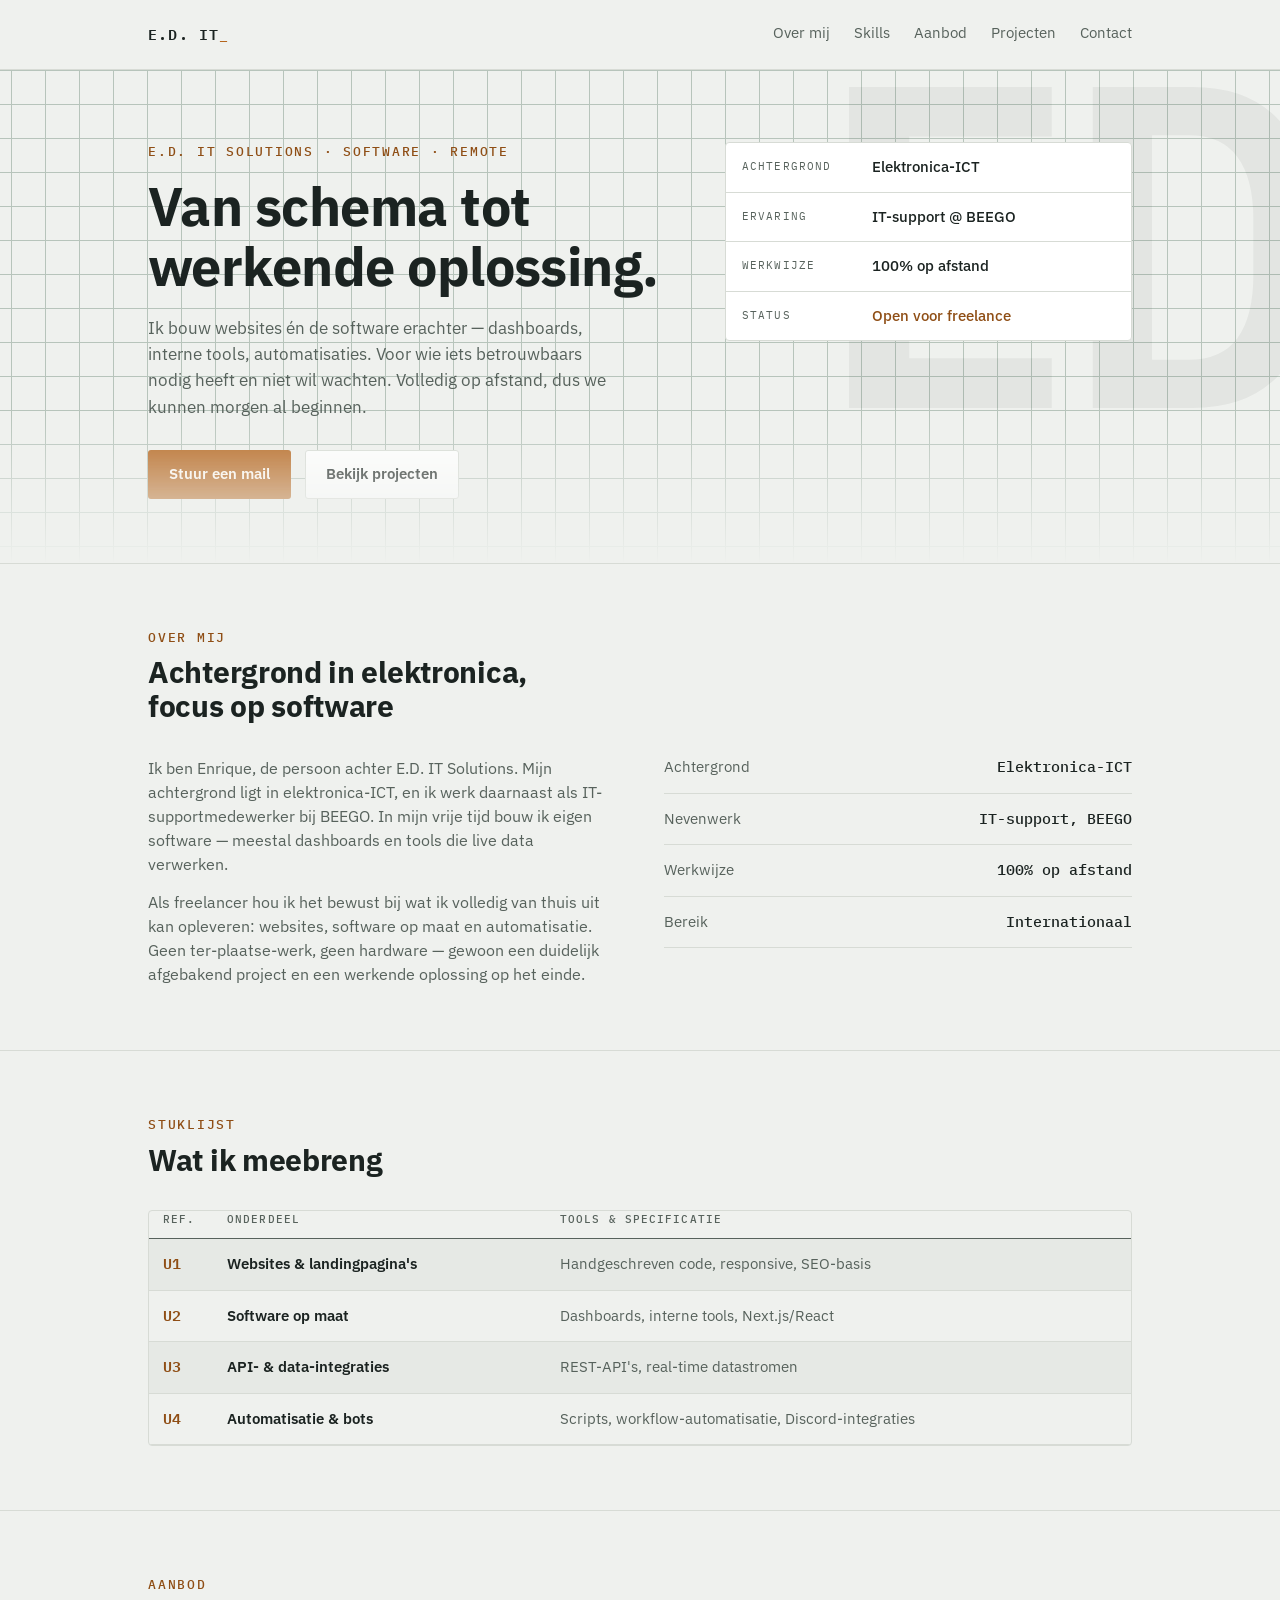
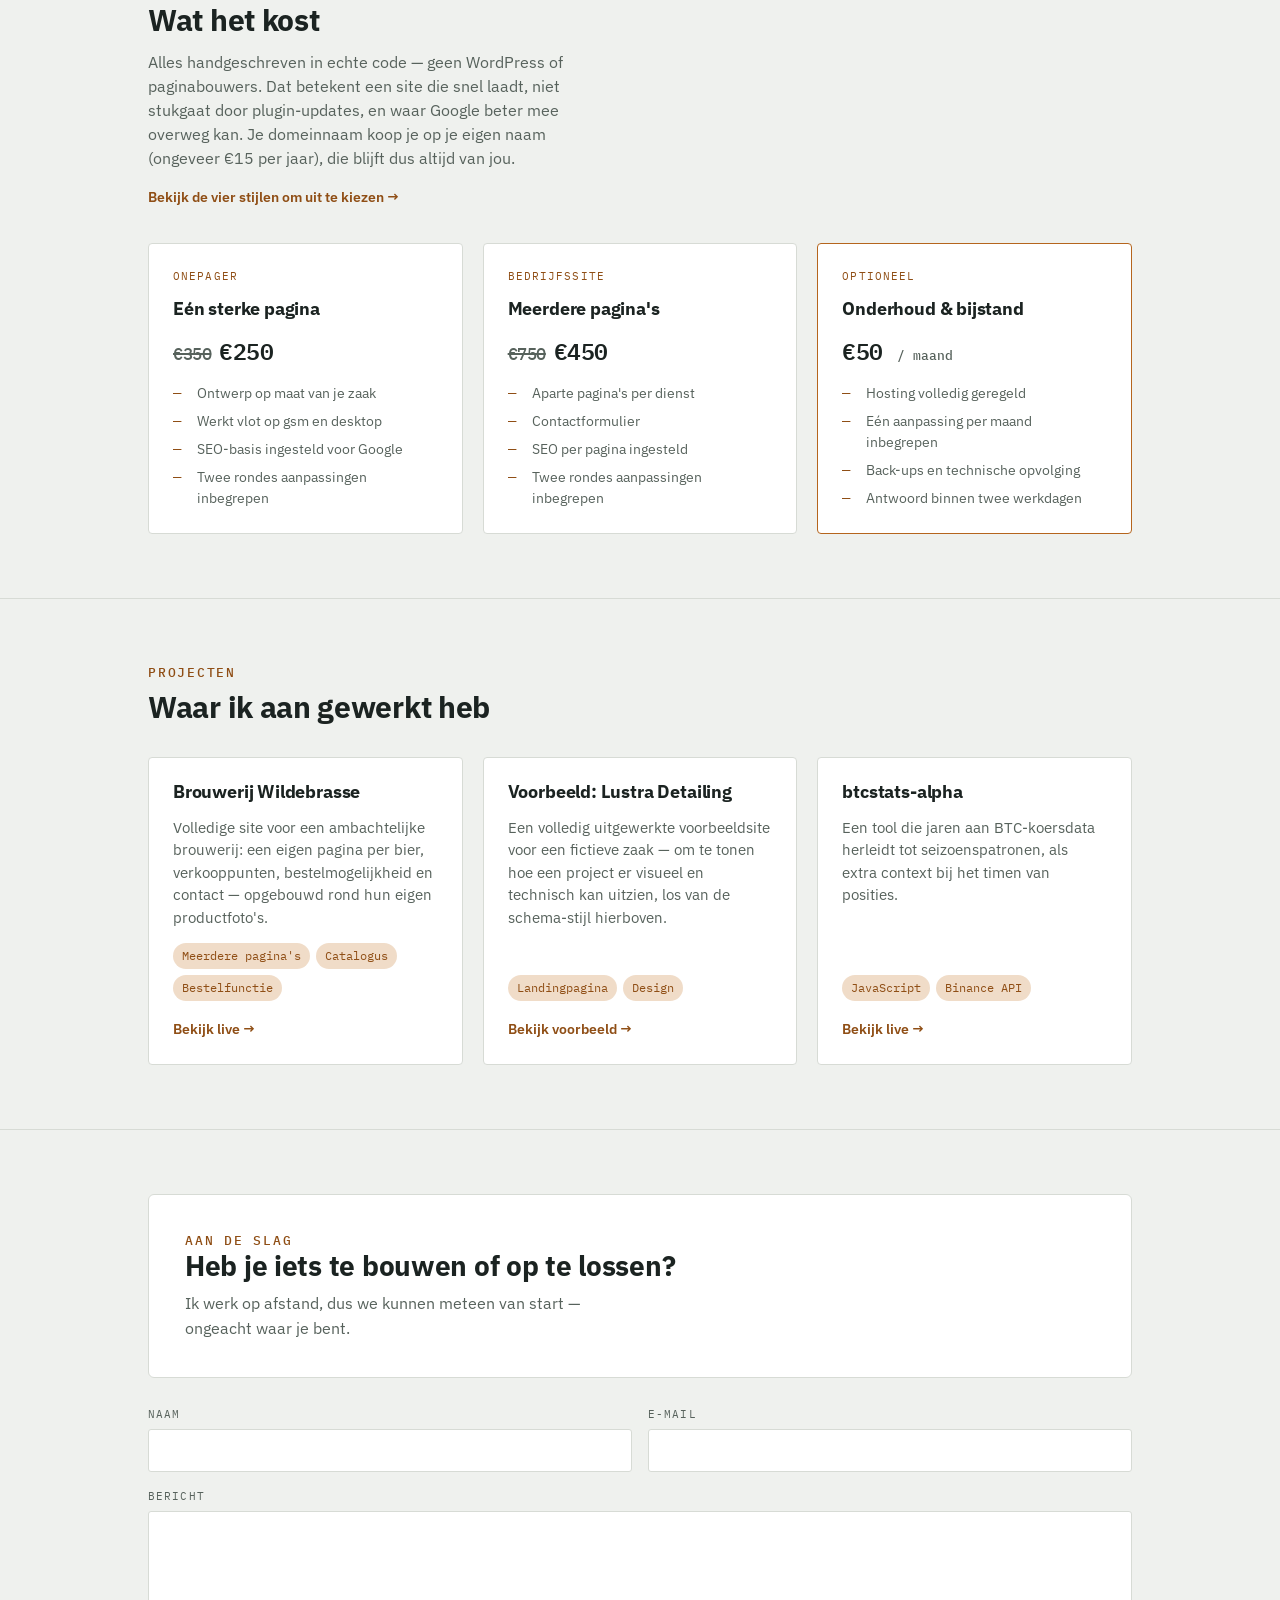
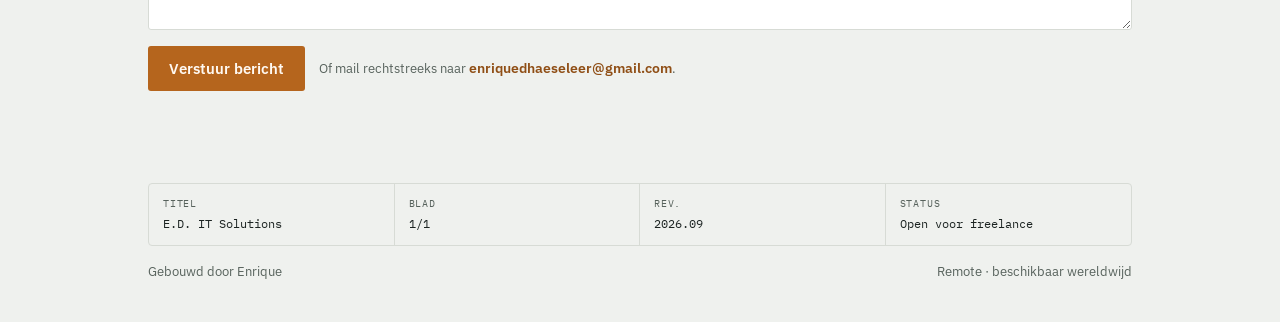
==== index.html @ a2b31e8e "Remove redundant mailto button from contact box The contact form makes the standalone email CTA in t" ====
<!DOCTYPE html>
<html lang="nl">
<head>
<meta charset="UTF-8">
<meta name="viewport" content="width=device-width, initial-scale=1">
<title>E.D. IT Solutions — Websites &amp; software op maat, volledig op afstand</title>
<meta name="description" content="Freelance websites en software op maat: dashboards, interne tools, API-integraties en automatisatie. Handgeschreven code, 100% op afstand.">
<meta name="theme-color" content="#eff1ee">
<link rel="canonical" href="https://ed-it-solutions.be/">
<link rel="icon" href="favicon.svg" type="image/svg+xml">
<meta property="og:type" content="website">
<meta property="og:locale" content="nl_BE">
<meta property="og:title" content="E.D. IT Solutions — Websites &amp; software op maat">
<meta property="og:description" content="Ik bouw websites én de software erachter — dashboards, interne tools, automatisaties. Volledig op afstand.">
<meta property="og:url" content="https://ed-it-solutions.be/">
<meta name="twitter:card" content="summary">
<link rel="stylesheet" href="styles.css">
</head>
<body>

<header>
  <div class="wrap headbar">
    <div class="mark">E.D. IT<span>_</span></div>
    <nav>
      <a href="#over">Over mij</a>
      <a href="#skills">Skills</a>
      <a href="#aanbod">Aanbod</a>
      <a href="#projecten">Projecten</a>
      <a href="#contact">Contact</a>
    </nav>
  </div>
</header>

<section class="hero">
  <div class="hero-mark" aria-hidden="true">ED</div>
  <div class="wrap">
    <div class="hero-grid">
      <div>
        <div class="eyebrow">E.D. IT Solutions · Software · Remote</div>
        <h1>Van schema tot werkende oplossing.</h1>
        <p class="lede">Ik bouw websites én de software erachter — dashboards, interne tools, automatisaties. Voor wie iets betrouwbaars nodig heeft en niet wil wachten. Volledig op afstand, dus we kunnen morgen al beginnen.</p>
        <div class="cta-row">
          <a class="btn btn-primary" href="mailto:enriquedhaeseleer@gmail.com">Stuur een mail</a>
          <a class="btn btn-ghost" href="#projecten">Bekijk projecten</a>
        </div>
      </div>
      <div class="titleblock" aria-label="Kerninfo">
        <div class="tb-row">
          <span class="tb-label">Achtergrond</span>
          <span class="tb-value">Elektronica-ICT</span>
        </div>
        <div class="tb-row">
          <span class="tb-label">Ervaring</span>
          <span class="tb-value">IT-support @ BEEGO</span>
        </div>
        <div class="tb-row">
          <span class="tb-label">Werkwijze</span>
          <span class="tb-value">100% op afstand</span>
        </div>
        <div class="tb-row">
          <span class="tb-label">Status</span>
          <span class="tb-value accent">Open voor freelance</span>
        </div>
      </div>
    </div>
  </div>
</section>

<hr class="rule">

<section id="over">
  <div class="wrap">
    <div class="section-head">
      <div class="eyebrow">Over mij</div>
      <h2>Achtergrond in elektronica, focus op software</h2>
    </div>
    <div class="about-grid">
      <div>
        <p>Ik ben Enrique, de persoon achter E.D. IT Solutions. Mijn achtergrond ligt in elektronica-ICT, en ik werk daarnaast als IT-supportmedewerker bij BEEGO. In mijn vrije tijd bouw ik eigen software — meestal dashboards en tools die live data verwerken.</p>
        <p>Als freelancer hou ik het bewust bij wat ik volledig van thuis uit kan opleveren: websites, software op maat en automatisatie. Geen ter-plaatse-werk, geen hardware — gewoon een duidelijk afgebakend project en een werkende oplossing op het einde.</p>
      </div>
      <div class="stat-list">
        <div class="stat"><span class="stat-k">Achtergrond</span><span class="stat-v">Elektronica-ICT</span></div>
        <div class="stat"><span class="stat-k">Nevenwerk</span><span class="stat-v">IT-support, BEEGO</span></div>
        <div class="stat"><span class="stat-k">Werkwijze</span><span class="stat-v">100% op afstand</span></div>
        <div class="stat"><span class="stat-k">Bereik</span><span class="stat-v">Internationaal</span></div>
      </div>
    </div>
  </div>
</section>

<hr class="rule">

<section id="skills">
  <div class="wrap">
    <div class="section-head">
      <div class="eyebrow">Stuklijst</div>
      <h2>Wat ik meebreng</h2>
    </div>
    <div class="table-wrap">
      <table>
        <thead>
          <tr><th>Ref.</th><th>Onderdeel</th><th>Tools &amp; specificatie</th></tr>
        </thead>
        <tbody>
          <tr>
            <td class="ref">U1</td>
            <td class="skill-name">Websites &amp; landingpagina's</td>
            <td class="skill-spec">Handgeschreven code, responsive, SEO-basis</td>
          </tr>
          <tr>
            <td class="ref">U2</td>
            <td class="skill-name">Software op maat</td>
            <td class="skill-spec">Dashboards, interne tools, Next.js/React</td>
          </tr>
          <tr>
            <td class="ref">U3</td>
            <td class="skill-name">API- &amp; data-integraties</td>
            <td class="skill-spec">REST-API's, real-time datastromen</td>
          </tr>
          <tr>
            <td class="ref">U4</td>
            <td class="skill-name">Automatisatie &amp; bots</td>
            <td class="skill-spec">Scripts, workflow-automatisatie, Discord-integraties</td>
          </tr>
        </tbody>
      </table>
    </div>
  </div>
</section>

<hr class="rule">

<section id="aanbod">
  <div class="wrap">
    <div class="section-head">
      <div class="eyebrow">Aanbod</div>
      <h2>Wat het kost</h2>
      <p class="lede aanbod-lede">Alles handgeschreven in echte code — geen WordPress of paginabouwers. Dat betekent een site die snel laadt, niet stukgaat door plugin-updates, en waar Google beter mee overweg kan. Je domeinnaam koop je op je eigen naam (ongeveer €15 per jaar), die blijft dus altijd van jou.</p>
      <p class="aanbod-styles-link"><a class="card-link" href="stijlen.html">Bekijk de vier stijlen om uit te kiezen →</a></p>
    </div>
    <div class="cards">
      <div class="card">
        <div class="card-tagline">Onepager</div>
        <h3>Eén sterke pagina</h3>
        <span class="price"><s>€350</s>€250</span>
        <ul class="incl">
          <li>Ontwerp op maat van je zaak</li>
          <li>Werkt vlot op gsm en desktop</li>
          <li>SEO-basis ingesteld voor Google</li>
          <li>Twee rondes aanpassingen inbegrepen</li>
        </ul>
      </div>
      <div class="card">
        <div class="card-tagline">Bedrijfssite</div>
        <h3>Meerdere pagina's</h3>
        <span class="price"><s>€750</s>€450</span>
        <ul class="incl">
          <li>Aparte pagina's per dienst</li>
          <li>Contactformulier</li>
          <li>SEO per pagina ingesteld</li>
          <li>Twee rondes aanpassingen inbegrepen</li>
        </ul>
      </div>
      <div class="card featured">
        <div class="card-tagline">Optioneel</div>
        <h3>Onderhoud &amp; bijstand</h3>
        <span class="price">€50 <small>/ maand</small></span>
        <ul class="incl">
          <li>Hosting volledig geregeld</li>
          <li>Eén aanpassing per maand inbegrepen</li>
          <li>Back-ups en technische opvolging</li>
          <li>Antwoord binnen twee werkdagen</li>
        </ul>
      </div>
    </div>
  </div>
</section>

<hr class="rule">

<section id="projecten">
  <div class="wrap">
    <div class="section-head">
      <div class="eyebrow">Projecten</div>
      <h2>Waar ik aan gewerkt heb</h2>
    </div>
    <div class="cards">
      <div class="card">
        <h3>Brouwerij Wildebrasse</h3>
        <p>Volledige site voor een ambachtelijke brouwerij: een eigen pagina per bier, verkooppunten, bestelmogelijkheid en contact — opgebouwd rond hun eigen productfoto's.</p>
        <div class="tags">
          <span class="tag">Meerdere pagina's</span>
          <span class="tag">Catalogus</span>
          <span class="tag">Bestelfunctie</span>
        </div>
        <div class="card-foot">
          <a class="card-link" href="https://a-alpha-five.vercel.app/" target="_blank" rel="noopener">Bekijk live →</a>
        </div>
      </div>
      <div class="card">
        <h3>Voorbeeld: Lustra Detailing</h3>
        <p>Een volledig uitgewerkte voorbeeldsite voor een fictieve zaak — om te tonen hoe een project er visueel en technisch kan uitzien, los van de schema-stijl hierboven.</p>
        <div class="tags">
          <span class="tag">Landingpagina</span>
          <span class="tag">Design</span>
        </div>
        <div class="card-foot">
          <a class="card-link" href="https://claude.ai/code/artifact/d8301671-1b6a-415c-82bb-72be2ca9b9b4" target="_blank" rel="noopener">Bekijk voorbeeld →</a>
        </div>
      </div>
      <div class="card">
        <h3>btcstats-alpha</h3>
        <p>Een tool die jaren aan BTC-koersdata herleidt tot seizoenspatronen, als extra context bij het timen van posities.</p>
        <div class="tags">
          <span class="tag">JavaScript</span>
          <span class="tag">Binance API</span>
        </div>
        <div class="card-foot">
          <a class="card-link" href="https://btcstats-alpha.vercel.app" target="_blank" rel="noopener">Bekijk live →</a>
        </div>
      </div>
    </div>
  </div>
</section>

<hr class="rule">

<section id="contact">
  <div class="wrap">
    <div class="contact-box">
      <div>
        <div class="eyebrow">Aan de slag</div>
        <h2>Heb je iets te bouwen of op te lossen?</h2>
        <p>Ik werk op afstand, dus we kunnen meteen van start — ongeacht waar je bent.</p>
      </div>
    </div>

    <form class="contact-form" action="https://formspree.io/f/JOUW_FORM_ID" method="POST">
      <input type="text" name="_gotcha" class="hp-field" tabindex="-1" autocomplete="off">
      <div class="form-row">
        <div class="field">
          <label for="cf-name">Naam</label>
          <input id="cf-name" type="text" name="name" required>
        </div>
        <div class="field">
          <label for="cf-email">E-mail</label>
          <input id="cf-email" type="email" name="email" required>
        </div>
      </div>
      <div class="field">
        <label for="cf-message">Bericht</label>
        <textarea id="cf-message" name="message" rows="5" required></textarea>
      </div>
      <div class="form-foot">
        <button type="submit" class="btn btn-primary">Verstuur bericht</button>
        <span class="form-note">Of mail rechtstreeks naar <a class="card-link" href="mailto:enriquedhaeseleer@gmail.com">enriquedhaeseleer@gmail.com</a>.</span>
      </div>
    </form>
  </div>
</section>

<footer>
  <div class="wrap">
    <div class="footer-tb">
      <div><span class="k">Titel</span>E.D. IT Solutions</div>
      <div><span class="k">Blad</span>1/1</div>
      <div><span class="k">Rev.</span>2026.09</div>
      <div><span class="k">Status</span>Open voor freelance</div>
    </div>
    <div class="footer-note">
      <span>Gebouwd door Enrique</span>
      <span>Remote · beschikbaar wereldwijd</span>
    </div>
  </div>
</footer>
</body>
</html>
---- styles.css ----
@import url('https://fonts.googleapis.com/css2?family=IBM+Plex+Sans:wght@400;500;600;700&family=IBM+Plex+Mono:wght@400;500;600&display=swap');

:root{
  --bg:#eff1ee;
  --surface:#ffffff;
  --surface-2:#e6e9e5;
  --border:#d7dbd5;
  --ink:#1b2321;
  --ink-muted:#57625c;
  --accent:#b5651d;
  --accent-strong:#8f4e15;
  --accent-soft:#f0dcc8;
  --line:#b7c4bb;
  --font-sans:'IBM Plex Sans','Segoe UI',system-ui,sans-serif;
  --font-mono:'IBM Plex Mono','SFMono-Regular',Consolas,monospace;
}
*{box-sizing:border-box;}
html{scroll-behavior:smooth;}
body{
  margin:0;
  background:var(--bg);
  color:var(--ink);
  font-family:var(--font-sans);
  font-size:16px;
  line-height:1.55;
  -webkit-font-smoothing:antialiased;
}
h1,h2,h3{
  font-family:var(--font-sans);
  font-weight:700;
  line-height:1.12;
  margin:0;
  text-wrap:balance;
  letter-spacing:-0.01em;
}
p{margin:0;}
a{color:inherit;}
.wrap{
  max-width:1040px;
  margin:0 auto;
  padding:0 28px;
}
.eyebrow{
  font-family:var(--font-mono);
  font-size:12.5px;
  font-weight:500;
  letter-spacing:0.14em;
  text-transform:uppercase;
  color:var(--accent-strong);
}
.rule{
  height:1px;
  background:var(--border);
  border:none;
  margin:0;
}

/* header */
header{
  padding:22px 0;
  border-bottom:1px solid var(--border);
}
.headbar{
  display:flex;
  align-items:center;
  justify-content:space-between;
  gap:16px;
  flex-wrap:wrap;
}
.mark{
  font-family:var(--font-mono);
  font-weight:600;
  font-size:15px;
  letter-spacing:0.08em;
  text-transform:uppercase;
}
.mark span{color:var(--accent);}
nav{
  display:flex;
  gap:24px;
  font-size:14.5px;
}
nav a{
  text-decoration:none;
  color:var(--ink-muted);
  border-bottom:1px solid transparent;
  padding-bottom:2px;
  transition:color .15s ease, border-color .15s ease;
}
nav a:hover, nav a:focus-visible{
  color:var(--ink);
  border-color:var(--accent);
}

/* hero */
.hero{
  padding:72px 0 64px;
  background-image:
    linear-gradient(var(--line) 1px, transparent 1px),
    linear-gradient(90deg, var(--line) 1px, transparent 1px);
  background-size:34px 34px;
  background-position:center top;
  -webkit-mask-image:linear-gradient(to bottom, black, black 70%, transparent 100%);
          mask-image:linear-gradient(to bottom, black, black 70%, transparent 100%);
  opacity:1;
}
.hero-inner{
  background-image:none;
}
.hero-grid{
  display:grid;
  grid-template-columns:1.3fr 1fr;
  gap:48px;
  align-items:start;
}
h1{
  font-size:clamp(34px,5.2vw,54px);
  margin-top:14px;
}
.lede{
  margin-top:18px;
  max-width:46ch;
  color:var(--ink-muted);
  font-size:17px;
}
.cta-row{
  margin-top:30px;
  display:flex;
  gap:14px;
  flex-wrap:wrap;
  align-items:center;
}
.btn{
  display:inline-flex;
  align-items:center;
  gap:8px;
  font-family:var(--font-sans);
  font-weight:600;
  font-size:14.5px;
  padding:12px 20px;
  border-radius:3px;
  text-decoration:none;
  border:1px solid transparent;
  cursor:pointer;
}
.btn-primary{
  background:var(--accent);
  color:#fff9f2;
}
.btn-primary:hover{background:var(--accent-strong);}
.btn-ghost{
  color:var(--ink);
  border-color:var(--border);
  background:var(--surface);
}
.btn-ghost:hover{border-color:var(--accent);}

/* title block card, reused in hero + footer */
.titleblock{
  background:var(--surface);
  border:1px solid var(--border);
  border-radius:4px;
  overflow:hidden;
}
.tb-row{
  display:grid;
  grid-template-columns:118px 1fr;
  gap:12px;
  padding:13px 16px;
  border-bottom:1px solid var(--border);
}
.tb-row:last-child{border-bottom:none;}
.tb-label{
  font-family:var(--font-mono);
  font-size:11px;
  letter-spacing:0.1em;
  text-transform:uppercase;
  color:var(--ink-muted);
  padding-top:2px;
}
.tb-value{font-size:14.5px; font-weight:500;}
.tb-value.accent{color:var(--accent-strong);}

section{padding:64px 0;}
.section-head{margin-bottom:34px; max-width:60ch;}
.section-head h2{font-size:clamp(24px,3vw,30px); margin-top:8px;}
.aanbod-lede{margin-top:14px; font-size:15.5px;}
.aanbod-styles-link{margin-top:14px;}

/* about */
.about-grid{
  display:grid;
  grid-template-columns:1fr 1fr;
  gap:48px;
  align-items:start;
}
.about-grid p + p{margin-top:14px;}
.about-grid p{color:var(--ink-muted); font-size:15.5px;}
.stat-list{display:flex; flex-direction:column; gap:0;}
.stat{
  display:flex;
  justify-content:space-between;
  gap:16px;
  padding:14px 0;
  border-bottom:1px solid var(--border);
  font-size:14.5px;
}
.stat:first-child{padding-top:0;}
.stat-k{color:var(--ink-muted);}
.stat-v{font-family:var(--font-mono); font-weight:500; text-align:right;}

/* BOM / skills table */
table{width:100%; border-collapse:collapse; font-size:14.5px;}
thead th{
  text-align:left;
  font-family:var(--font-mono);
  font-size:11px;
  letter-spacing:0.1em;
  text-transform:uppercase;
  color:var(--ink-muted);
  font-weight:500;
  padding:0 14px 10px;
  border-bottom:1px solid var(--ink-muted);
}
tbody td{
  padding:14px 14px;
  border-bottom:1px solid var(--border);
  vertical-align:top;
}
tbody tr:nth-child(odd){background:var(--surface-2);}
.ref{
  font-family:var(--font-mono);
  color:var(--accent-strong);
  font-weight:600;
  white-space:nowrap;
  width:64px;
}
.skill-name{font-weight:600;}
.skill-spec{color:var(--ink-muted);}
.table-wrap{overflow-x:auto; border:1px solid var(--border); border-radius:4px;}
.table-wrap table{min-width:520px;}

/* projects */
.cards{
  display:grid;
  grid-template-columns:repeat(3,1fr);
  gap:20px;
}
.card{
  background:var(--surface);
  border:1px solid var(--border);
  border-radius:4px;
  padding:24px;
  display:flex;
  flex-direction:column;
  gap:14px;
  min-height:100%;
}
.card h3{font-size:18px;}
.card p{color:var(--ink-muted); font-size:14.5px; flex-grow:1;}
.tags{display:flex; flex-wrap:wrap; gap:6px;}
.tag{
  font-family:var(--font-mono);
  font-size:11.5px;
  padding:4px 9px;
  border-radius:999px;
  background:var(--accent-soft);
  color:var(--accent-strong);
  white-space:nowrap;
}
.card-foot{
  display:flex;
  align-items:center;
  justify-content:space-between;
  gap:10px;
  padding-top:4px;
}
.card-link{
  font-size:13.5px;
  font-weight:600;
  color:var(--accent-strong);
  text-decoration:none;
}
.card-link:hover{text-decoration:underline;}
.card-note{
  font-family:var(--font-mono);
  font-size:12px;
  color:var(--ink-muted);
}
.card.dashed{border-style:dashed;}

/* aanbod / tarieven */
.price{
  font-family:var(--font-mono);
  font-size:23px;
  font-weight:600;
  color:var(--ink);
  letter-spacing:-0.02em;
}
.price small{
  font-size:12.5px;
  font-weight:500;
  color:var(--ink-muted);
  letter-spacing:0;
}
.incl{
  list-style:none;
  margin:0;
  padding:0;
  display:flex;
  flex-direction:column;
  gap:7px;
  font-size:13.5px;
  color:var(--ink-muted);
  flex-grow:1;
}
.incl li{
  display:grid;
  grid-template-columns:16px 1fr;
  gap:8px;
  align-items:start;
}
.incl li::before{
  content:"—";
  color:var(--accent-strong);
  font-family:var(--font-mono);
}
.card.featured{border-color:var(--accent);}
.card-tagline{
  font-family:var(--font-mono);
  font-size:11px;
  letter-spacing:0.1em;
  text-transform:uppercase;
  color:var(--accent-strong);
}
.price s{
  color:var(--ink-muted);
  font-size:17px;
  font-weight:500;
  margin-right:8px;
  text-decoration-thickness:1.5px;
}

/* contact */
.contact-box{
  display:flex;
  align-items:center;
  justify-content:space-between;
  gap:28px;
  flex-wrap:wrap;
  background:var(--surface);
  border:1px solid var(--border);
  border-radius:6px;
  padding:36px;
}
.contact-box h2{font-size:clamp(22px,3vw,28px);}
.contact-box p{color:var(--ink-muted); margin-top:10px; max-width:44ch;}

footer{
  padding:28px 0 40px;
}
.footer-tb{
  display:grid;
  grid-template-columns:repeat(4,1fr);
  border:1px solid var(--border);
  border-radius:4px;
  overflow:hidden;
  font-family:var(--font-mono);
  font-size:11.5px;
}
.footer-tb div{
  padding:12px 14px;
  border-right:1px solid var(--border);
}
.footer-tb div:last-child{border-right:none;}
.footer-tb .k{
  display:block;
  color:var(--ink-muted);
  letter-spacing:0.08em;
  text-transform:uppercase;
  font-size:10px;
  margin-bottom:4px;
}
.footer-note{
  margin-top:16px;
  font-size:12.5px;
  color:var(--ink-muted);
  display:flex;
  justify-content:space-between;
  flex-wrap:wrap;
  gap:8px;
}

@media (max-width:760px){
  .hero-grid{grid-template-columns:1fr;}
  .about-grid{grid-template-columns:1fr;}
  .cards{grid-template-columns:1fr;}
  .footer-tb{grid-template-columns:1fr 1fr;}
  nav{gap:16px; font-size:13.5px;}
  section{padding:48px 0;}
}

/* hover lift on cards + titleblock */
.card, .titleblock{
  transition:transform .18s ease, box-shadow .18s ease, border-color .18s ease;
}
.card:hover{
  transform:translateY(-4px);
  border-color:var(--accent);
  box-shadow:0 0 0 1px var(--accent), 0 14px 28px -16px rgba(0,0,0,.4);
}

/* hero monogram flourish */
.hero{position:relative; overflow:hidden;}
.hero-mark{
  position:absolute;
  right:-0.06em;
  top:-0.14em;
  font-family:var(--font-mono);
  font-weight:600;
  font-size:min(46vw, 460px);
  line-height:1;
  letter-spacing:-0.06em;
  color:var(--ink);
  opacity:.05;
  pointer-events:none;
  user-select:none;
  z-index:0;
}
.hero .wrap{position:relative; z-index:1;}

/* contact form */
.contact-form{
  margin-top:28px;
  display:flex;
  flex-direction:column;
  gap:16px;
}
.form-row{
  display:grid;
  grid-template-columns:1fr 1fr;
  gap:16px;
}
.field{display:flex; flex-direction:column; gap:6px;}
.field label{
  font-family:var(--font-mono);
  font-size:11px;
  letter-spacing:0.1em;
  text-transform:uppercase;
  color:var(--ink-muted);
}
.field input, .field textarea{
  font-family:var(--font-sans);
  font-size:14.5px;
  color:var(--ink);
  background:var(--surface);
  border:1px solid var(--border);
  border-radius:3px;
  padding:11px 13px;
  resize:vertical;
}
.field input:focus, .field textarea:focus{
  outline:none;
  border-color:var(--accent);
}
.form-foot{
  display:flex;
  align-items:center;
  gap:14px;
  flex-wrap:wrap;
}
.form-note{font-size:13px; color:var(--ink-muted);}
.hp-field{position:absolute; left:-9999px; top:auto; width:1px; height:1px; overflow:hidden;}

@media (max-width:760px){
  .form-row{grid-template-columns:1fr;}
}
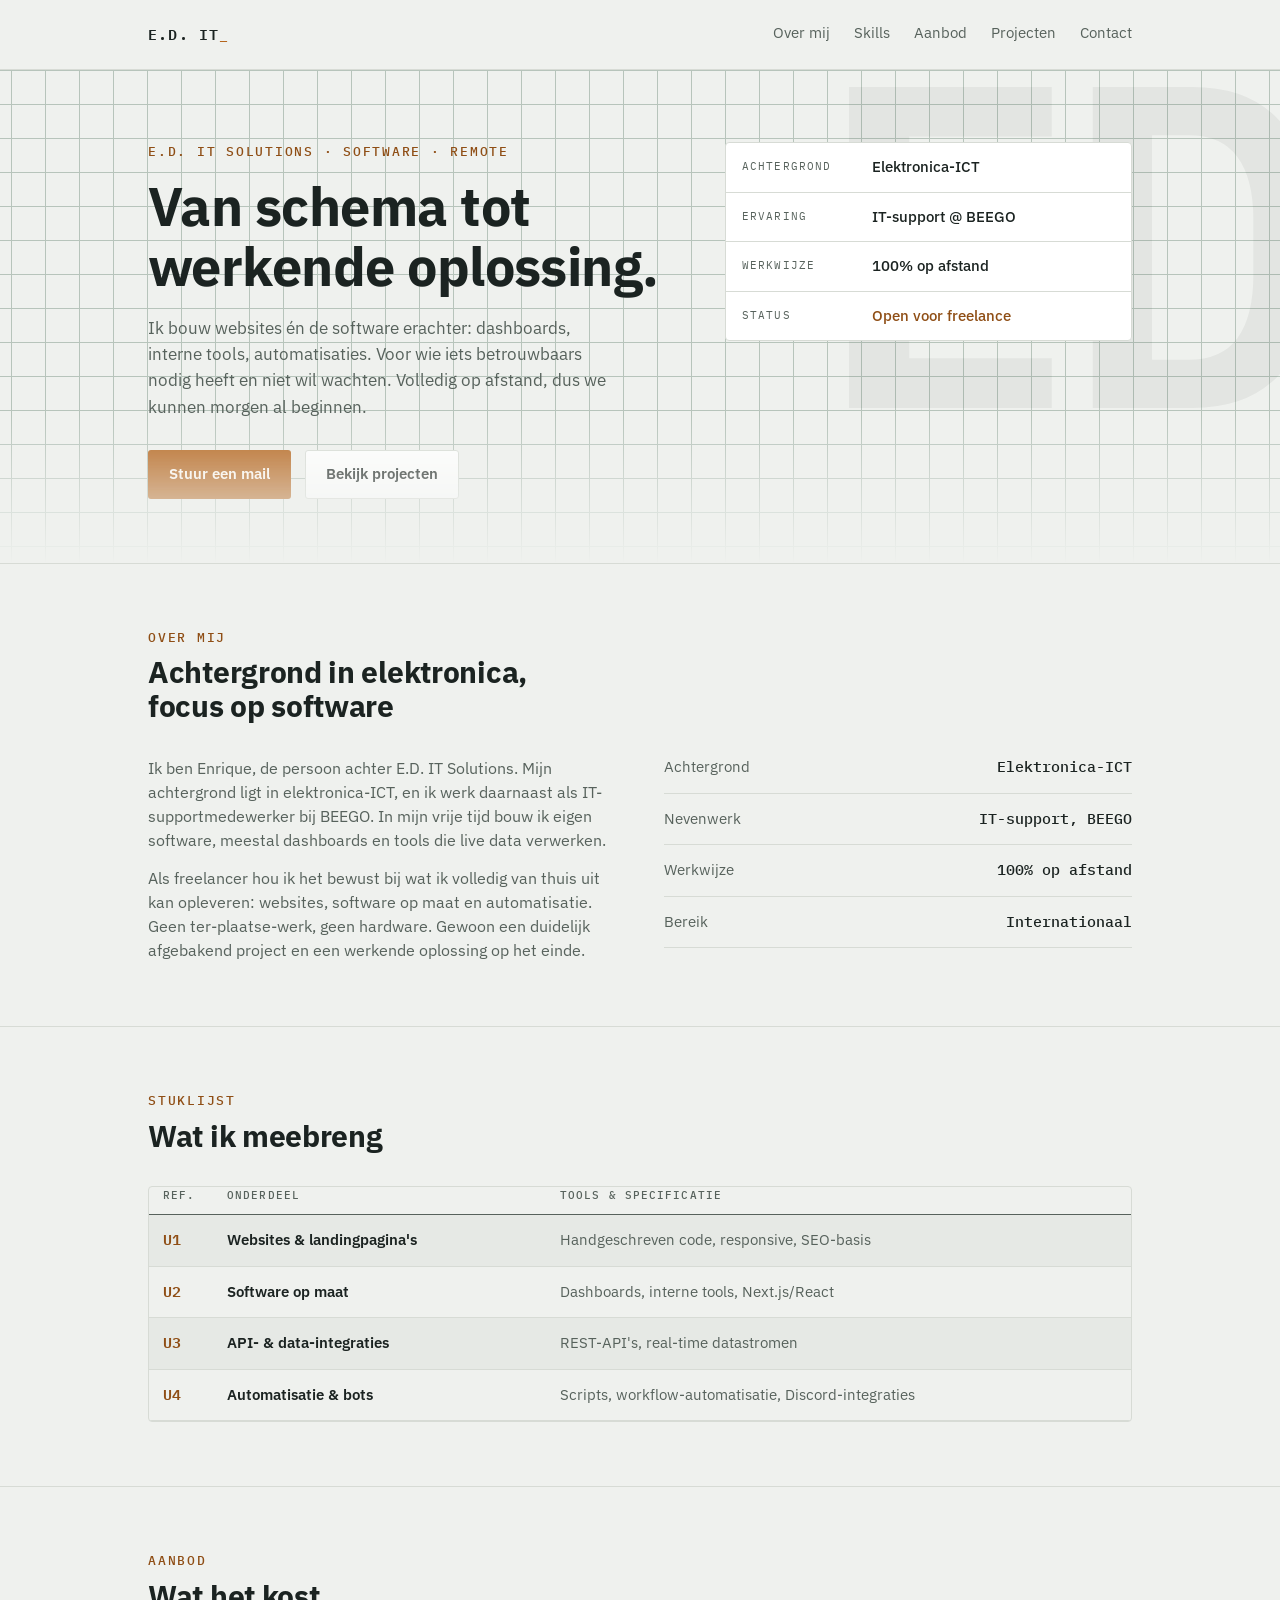
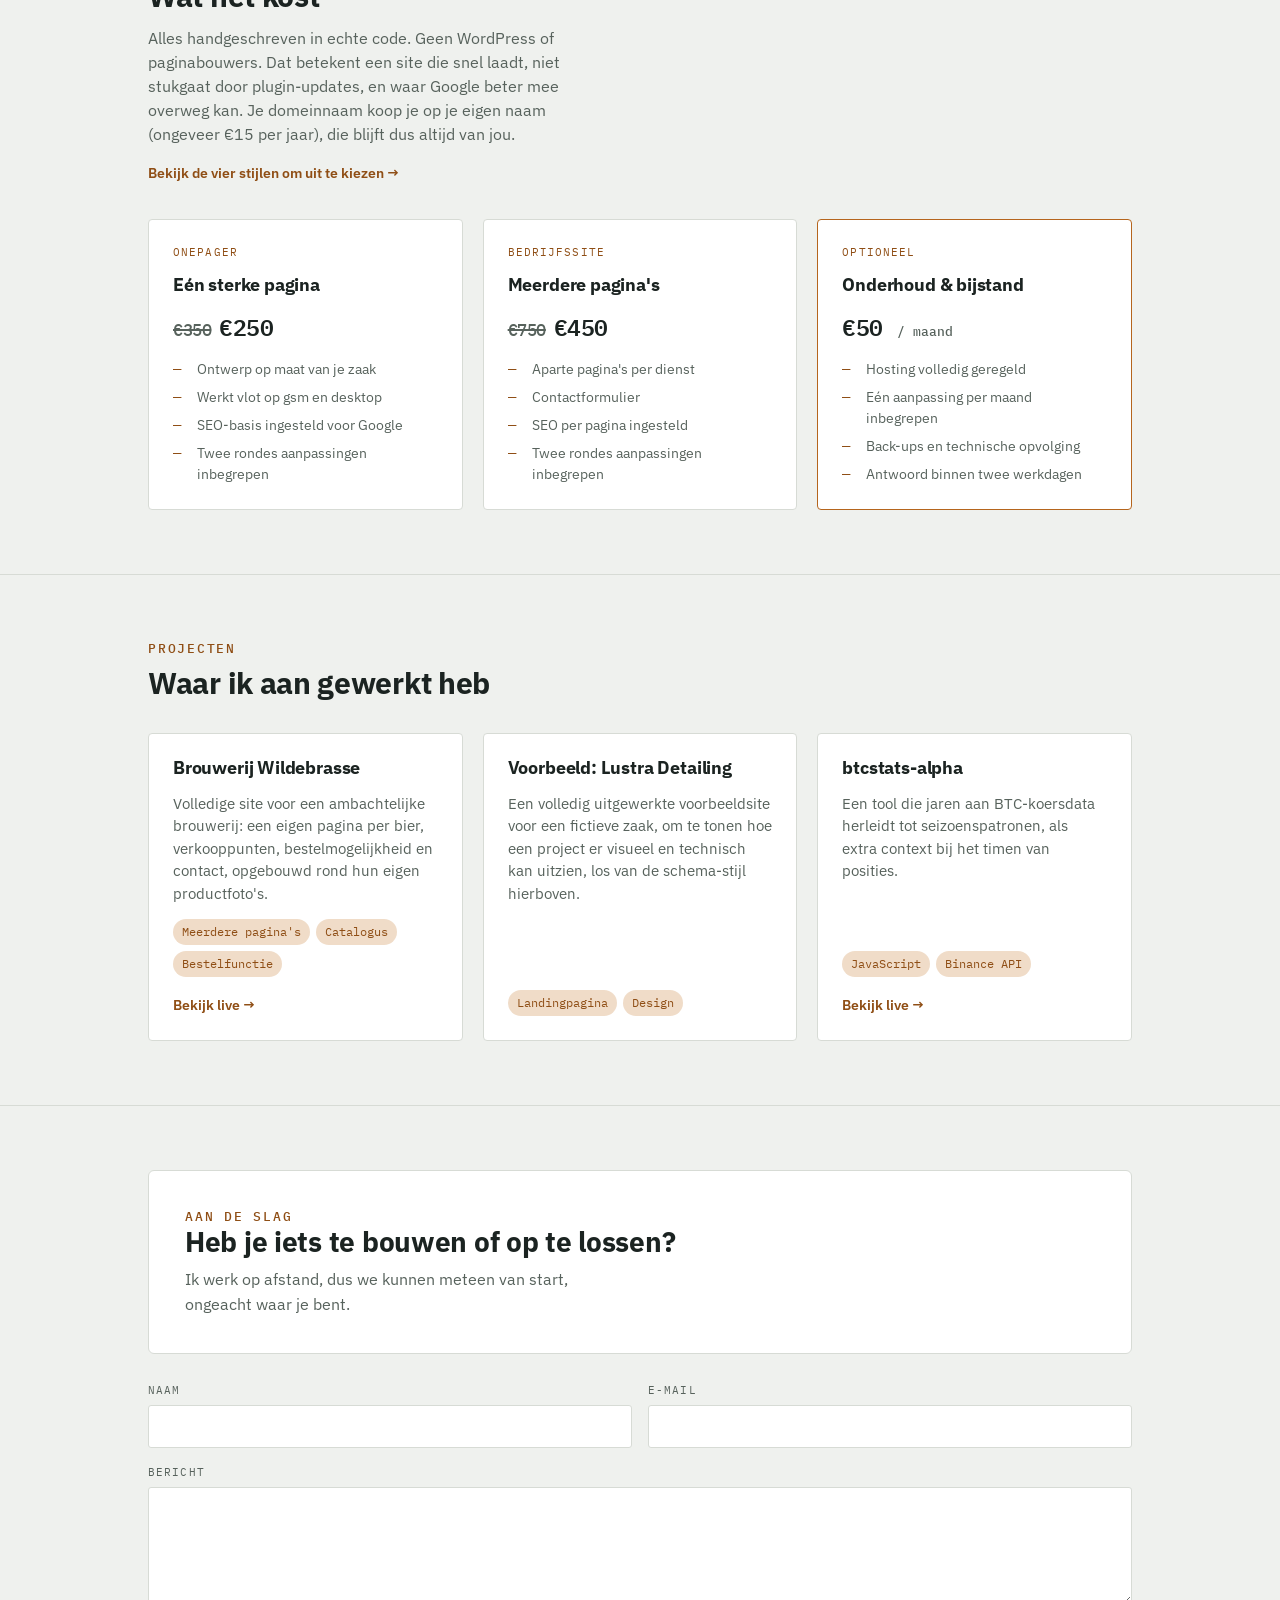
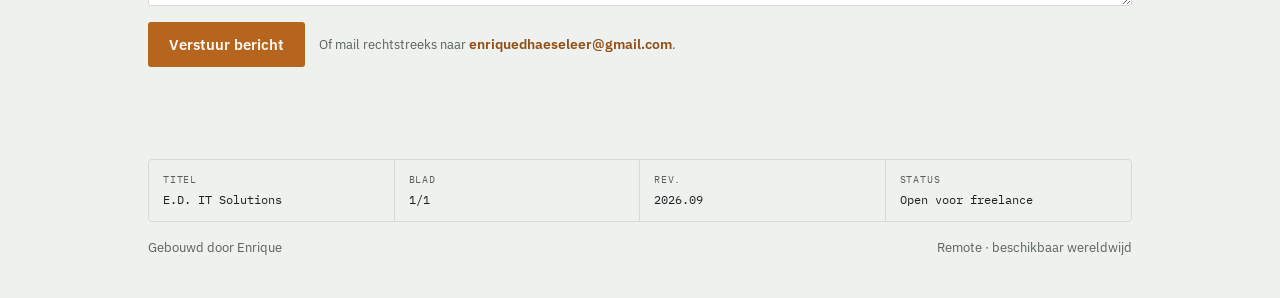
==== commit 596f41c9: "Drop Lustra demo's claude.ai link and remove em dashes from copy The Lustra Detailing card linked to" ====
--- a/index.html
+++ b/index.html
@@ -3,15 +3,15 @@
 <head>
 <meta charset="UTF-8">
 <meta name="viewport" content="width=device-width, initial-scale=1">
-<title>E.D. IT Solutions — Websites &amp; software op maat, volledig op afstand</title>
+<title>E.D. IT Solutions · Websites &amp; software op maat, volledig op afstand</title>
 <meta name="description" content="Freelance websites en software op maat: dashboards, interne tools, API-integraties en automatisatie. Handgeschreven code, 100% op afstand.">
 <meta name="theme-color" content="#eff1ee">
 <link rel="canonical" href="https://ed-it-solutions.be/">
 <link rel="icon" href="favicon.svg" type="image/svg+xml">
 <meta property="og:type" content="website">
 <meta property="og:locale" content="nl_BE">
-<meta property="og:title" content="E.D. IT Solutions — Websites &amp; software op maat">
-<meta property="og:description" content="Ik bouw websites én de software erachter — dashboards, interne tools, automatisaties. Volledig op afstand.">
+<meta property="og:title" content="E.D. IT Solutions · Websites &amp; software op maat">
+<meta property="og:description" content="Ik bouw websites én de software erachter: dashboards, interne tools, automatisaties. Volledig op afstand.">
 <meta property="og:url" content="https://ed-it-solutions.be/">
 <meta name="twitter:card" content="summary">
 <link rel="stylesheet" href="styles.css">
@@ -38,7 +38,7 @@
       <div>
         <div class="eyebrow">E.D. IT Solutions · Software · Remote</div>
         <h1>Van schema tot werkende oplossing.</h1>
-        <p class="lede">Ik bouw websites én de software erachter — dashboards, interne tools, automatisaties. Voor wie iets betrouwbaars nodig heeft en niet wil wachten. Volledig op afstand, dus we kunnen morgen al beginnen.</p>
+        <p class="lede">Ik bouw websites én de software erachter: dashboards, interne tools, automatisaties. Voor wie iets betrouwbaars nodig heeft en niet wil wachten. Volledig op afstand, dus we kunnen morgen al beginnen.</p>
         <div class="cta-row">
           <a class="btn btn-primary" href="mailto:enriquedhaeseleer@gmail.com">Stuur een mail</a>
           <a class="btn btn-ghost" href="#projecten">Bekijk projecten</a>
@@ -76,8 +76,8 @@
     </div>
     <div class="about-grid">
       <div>
-        <p>Ik ben Enrique, de persoon achter E.D. IT Solutions. Mijn achtergrond ligt in elektronica-ICT, en ik werk daarnaast als IT-supportmedewerker bij BEEGO. In mijn vrije tijd bouw ik eigen software — meestal dashboards en tools die live data verwerken.</p>
-        <p>Als freelancer hou ik het bewust bij wat ik volledig van thuis uit kan opleveren: websites, software op maat en automatisatie. Geen ter-plaatse-werk, geen hardware — gewoon een duidelijk afgebakend project en een werkende oplossing op het einde.</p>
+        <p>Ik ben Enrique, de persoon achter E.D. IT Solutions. Mijn achtergrond ligt in elektronica-ICT, en ik werk daarnaast als IT-supportmedewerker bij BEEGO. In mijn vrije tijd bouw ik eigen software, meestal dashboards en tools die live data verwerken.</p>
+        <p>Als freelancer hou ik het bewust bij wat ik volledig van thuis uit kan opleveren: websites, software op maat en automatisatie. Geen ter-plaatse-werk, geen hardware. Gewoon een duidelijk afgebakend project en een werkende oplossing op het einde.</p>
       </div>
       <div class="stat-list">
         <div class="stat"><span class="stat-k">Achtergrond</span><span class="stat-v">Elektronica-ICT</span></div>
@@ -136,7 +136,7 @@
     <div class="section-head">
       <div class="eyebrow">Aanbod</div>
       <h2>Wat het kost</h2>
-      <p class="lede aanbod-lede">Alles handgeschreven in echte code — geen WordPress of paginabouwers. Dat betekent een site die snel laadt, niet stukgaat door plugin-updates, en waar Google beter mee overweg kan. Je domeinnaam koop je op je eigen naam (ongeveer €15 per jaar), die blijft dus altijd van jou.</p>
+      <p class="lede aanbod-lede">Alles handgeschreven in echte code. Geen WordPress of paginabouwers. Dat betekent een site die snel laadt, niet stukgaat door plugin-updates, en waar Google beter mee overweg kan. Je domeinnaam koop je op je eigen naam (ongeveer €15 per jaar), die blijft dus altijd van jou.</p>
       <p class="aanbod-styles-link"><a class="card-link" href="stijlen.html">Bekijk de vier stijlen om uit te kiezen →</a></p>
     </div>
     <div class="cards">
@@ -188,7 +188,7 @@
     <div class="cards">
       <div class="card">
         <h3>Brouwerij Wildebrasse</h3>
-        <p>Volledige site voor een ambachtelijke brouwerij: een eigen pagina per bier, verkooppunten, bestelmogelijkheid en contact — opgebouwd rond hun eigen productfoto's.</p>
+        <p>Volledige site voor een ambachtelijke brouwerij: een eigen pagina per bier, verkooppunten, bestelmogelijkheid en contact, opgebouwd rond hun eigen productfoto's.</p>
         <div class="tags">
           <span class="tag">Meerdere pagina's</span>
           <span class="tag">Catalogus</span>
@@ -200,13 +200,10 @@
       </div>
       <div class="card">
         <h3>Voorbeeld: Lustra Detailing</h3>
-        <p>Een volledig uitgewerkte voorbeeldsite voor een fictieve zaak — om te tonen hoe een project er visueel en technisch kan uitzien, los van de schema-stijl hierboven.</p>
+        <p>Een volledig uitgewerkte voorbeeldsite voor een fictieve zaak, om te tonen hoe een project er visueel en technisch kan uitzien, los van de schema-stijl hierboven.</p>
         <div class="tags">
           <span class="tag">Landingpagina</span>
           <span class="tag">Design</span>
-        </div>
-        <div class="card-foot">
-          <a class="card-link" href="https://claude.ai/code/artifact/d8301671-1b6a-415c-82bb-72be2ca9b9b4" target="_blank" rel="noopener">Bekijk voorbeeld →</a>
         </div>
       </div>
       <div class="card">
@@ -232,7 +229,7 @@
       <div>
         <div class="eyebrow">Aan de slag</div>
         <h2>Heb je iets te bouwen of op te lossen?</h2>
-        <p>Ik werk op afstand, dus we kunnen meteen van start — ongeacht waar je bent.</p>
+        <p>Ik werk op afstand, dus we kunnen meteen van start, ongeacht waar je bent.</p>
       </div>
     </div>
 
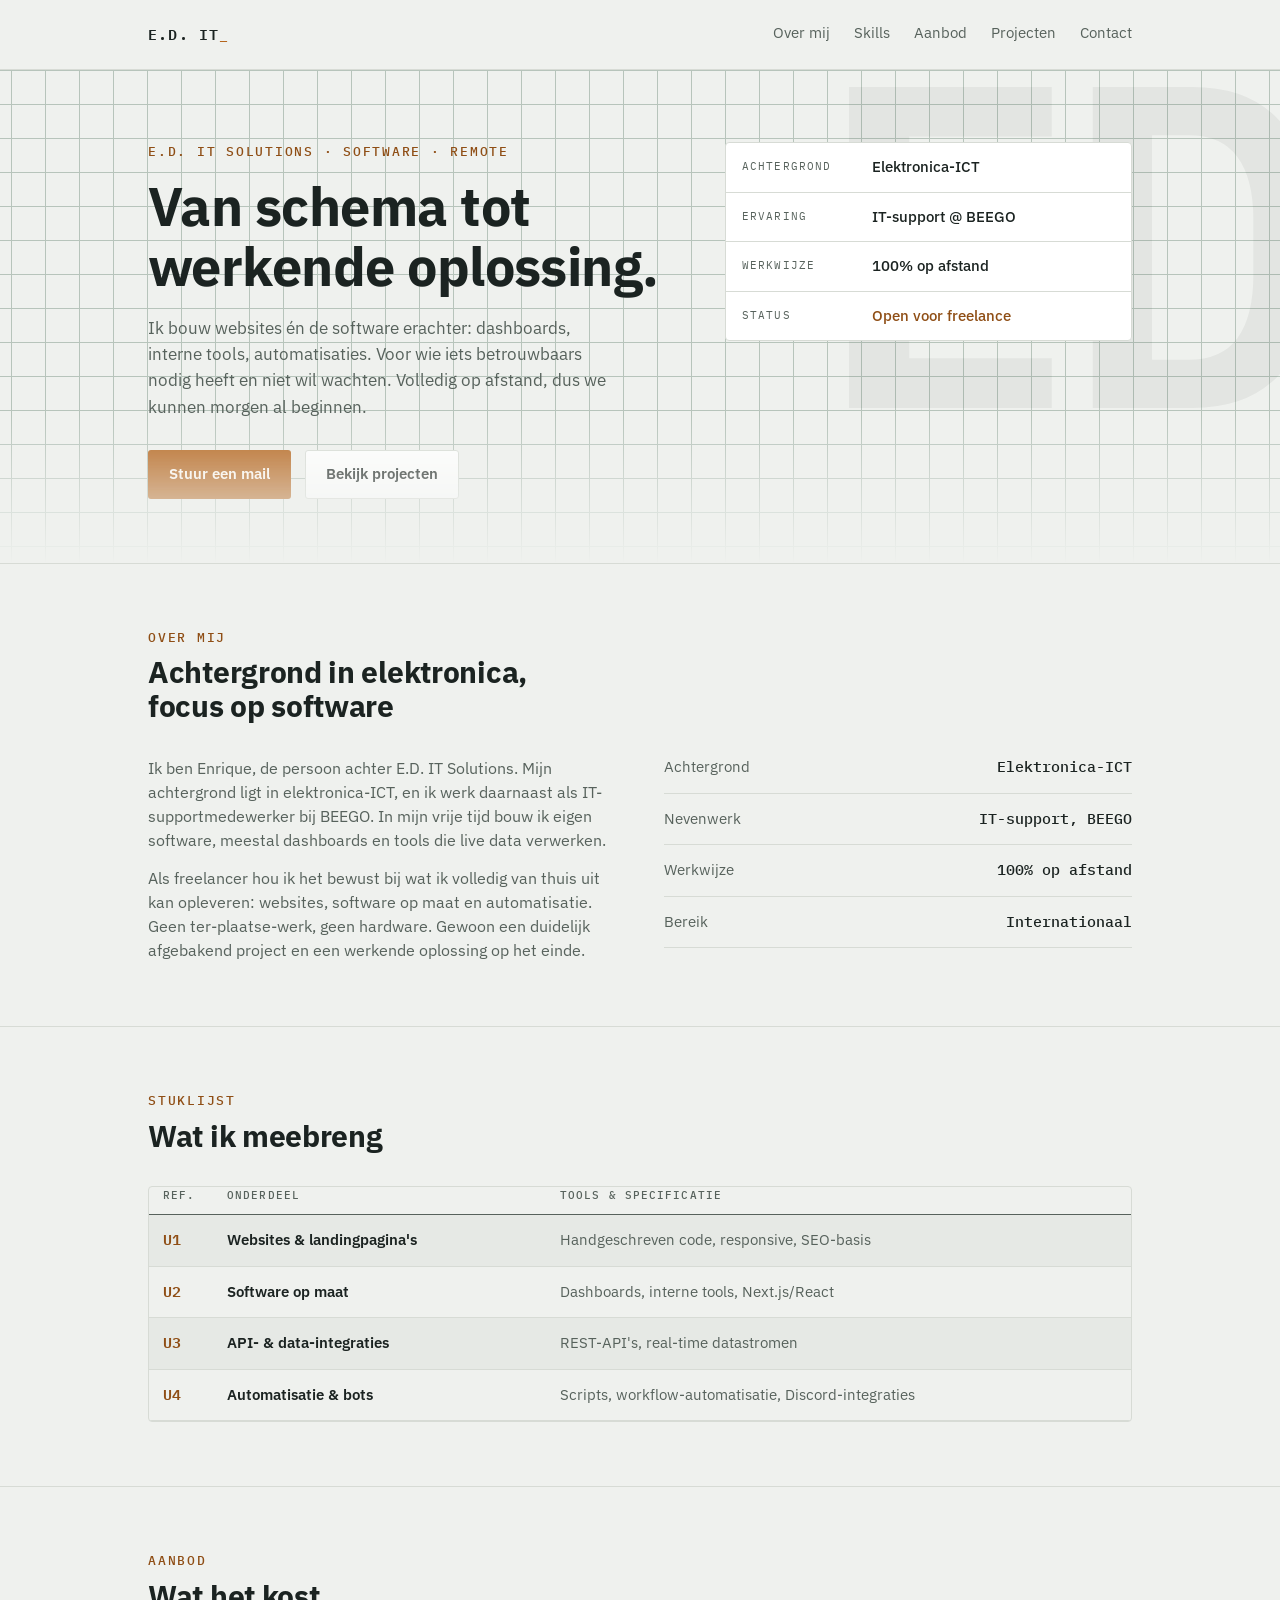
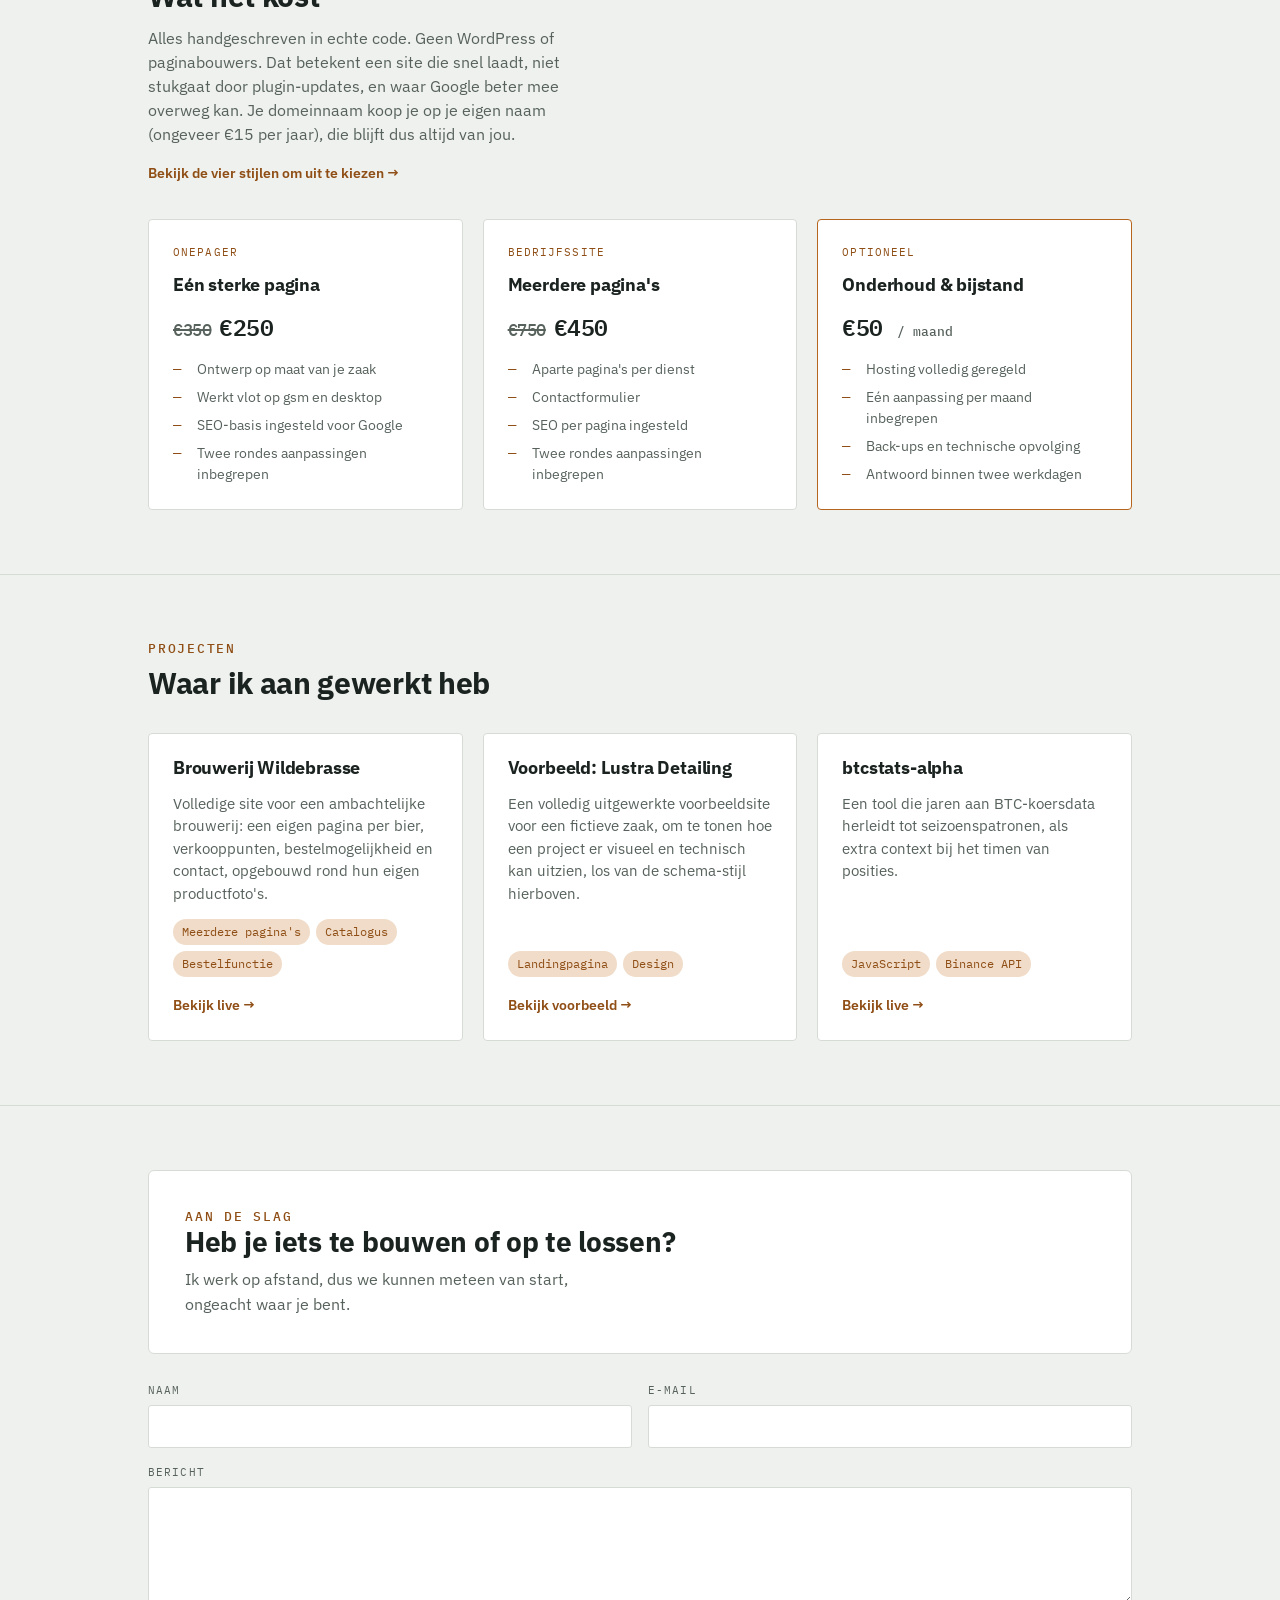
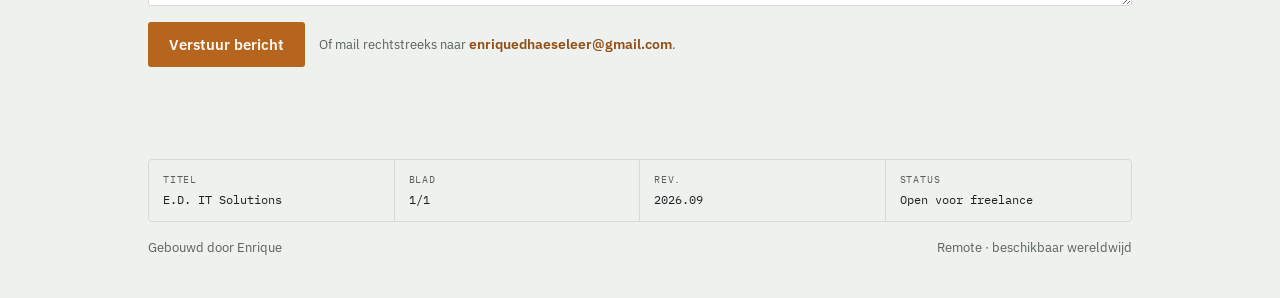
==== commit 7566e321: "Self-host the Lustra Detailing demo instead of linking to claude.ai Brought the artifact's markup in" ====
--- a/index.html
+++ b/index.html
@@ -205,6 +205,9 @@
           <span class="tag">Landingpagina</span>
           <span class="tag">Design</span>
         </div>
+        <div class="card-foot">
+          <a class="card-link" href="lustra.html" target="_blank" rel="noopener">Bekijk voorbeeld →</a>
+        </div>
       </div>
       <div class="card">
         <h3>btcstats-alpha</h3>
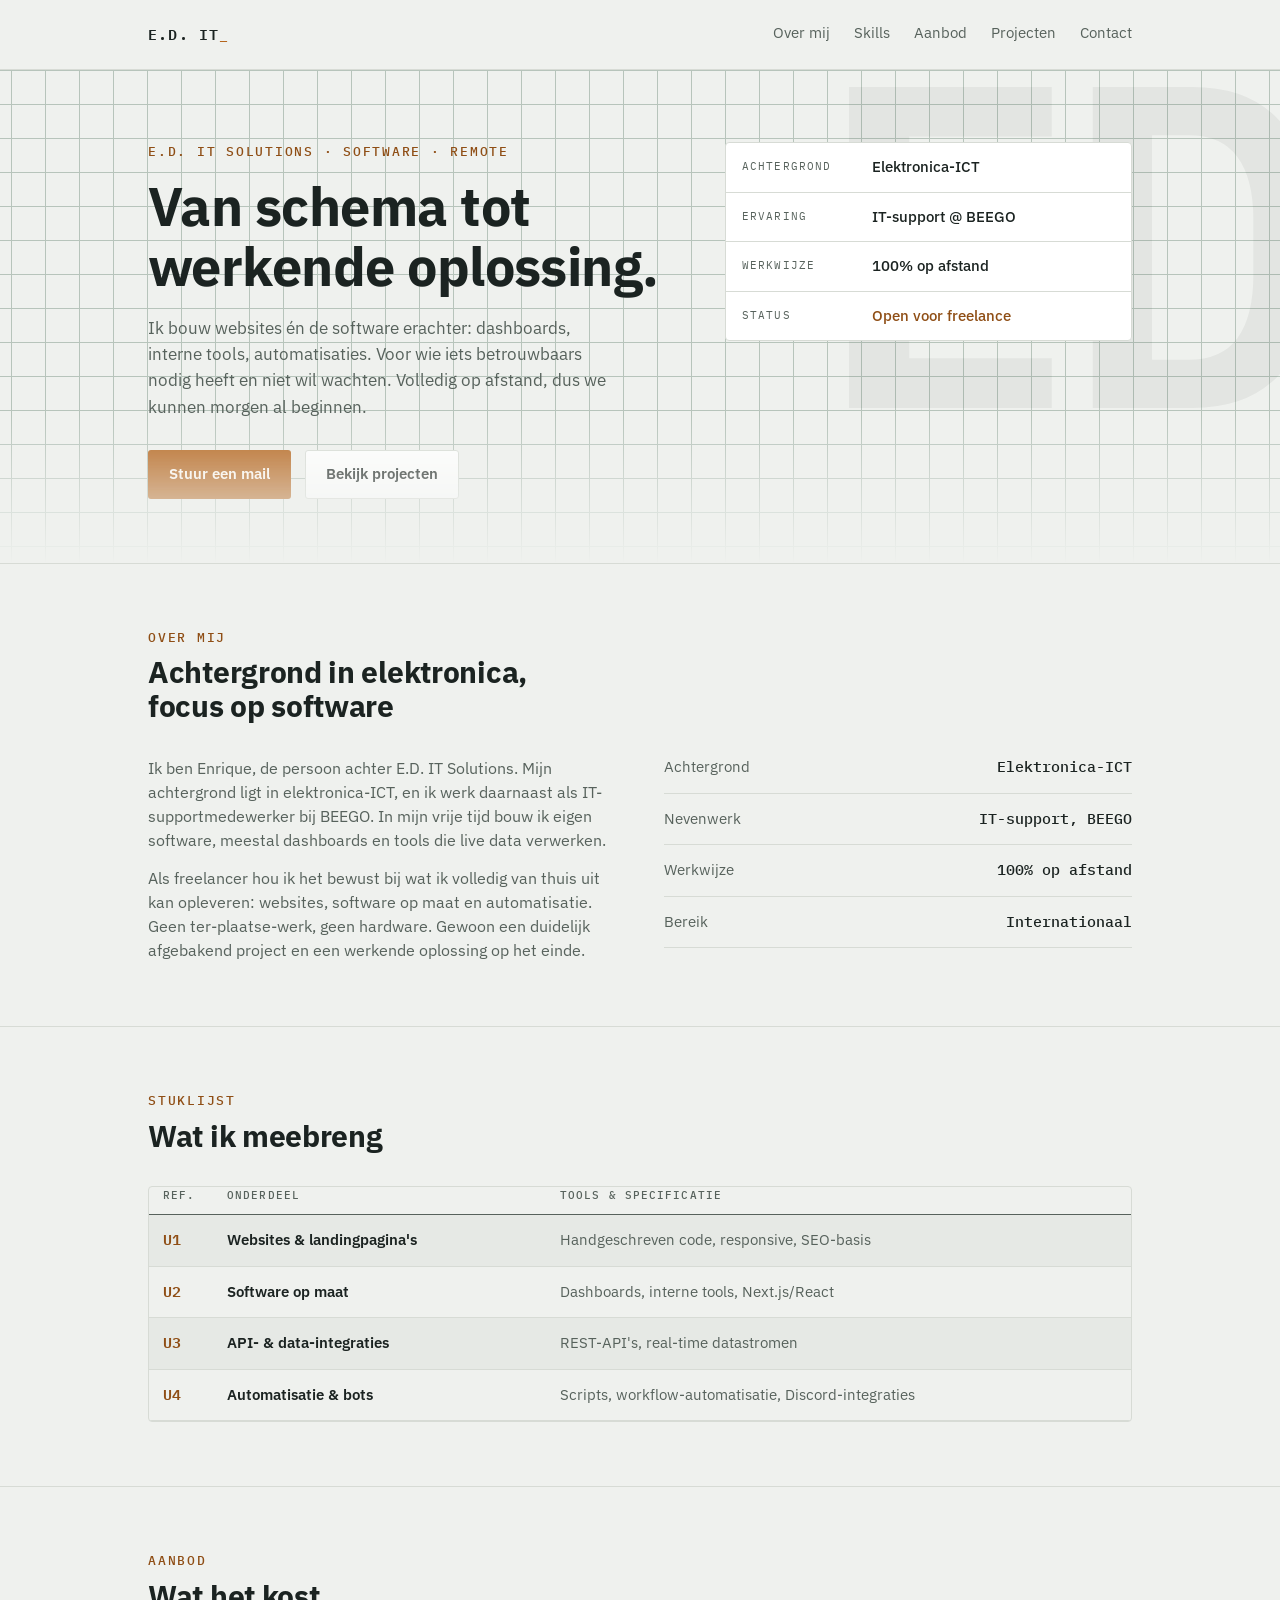
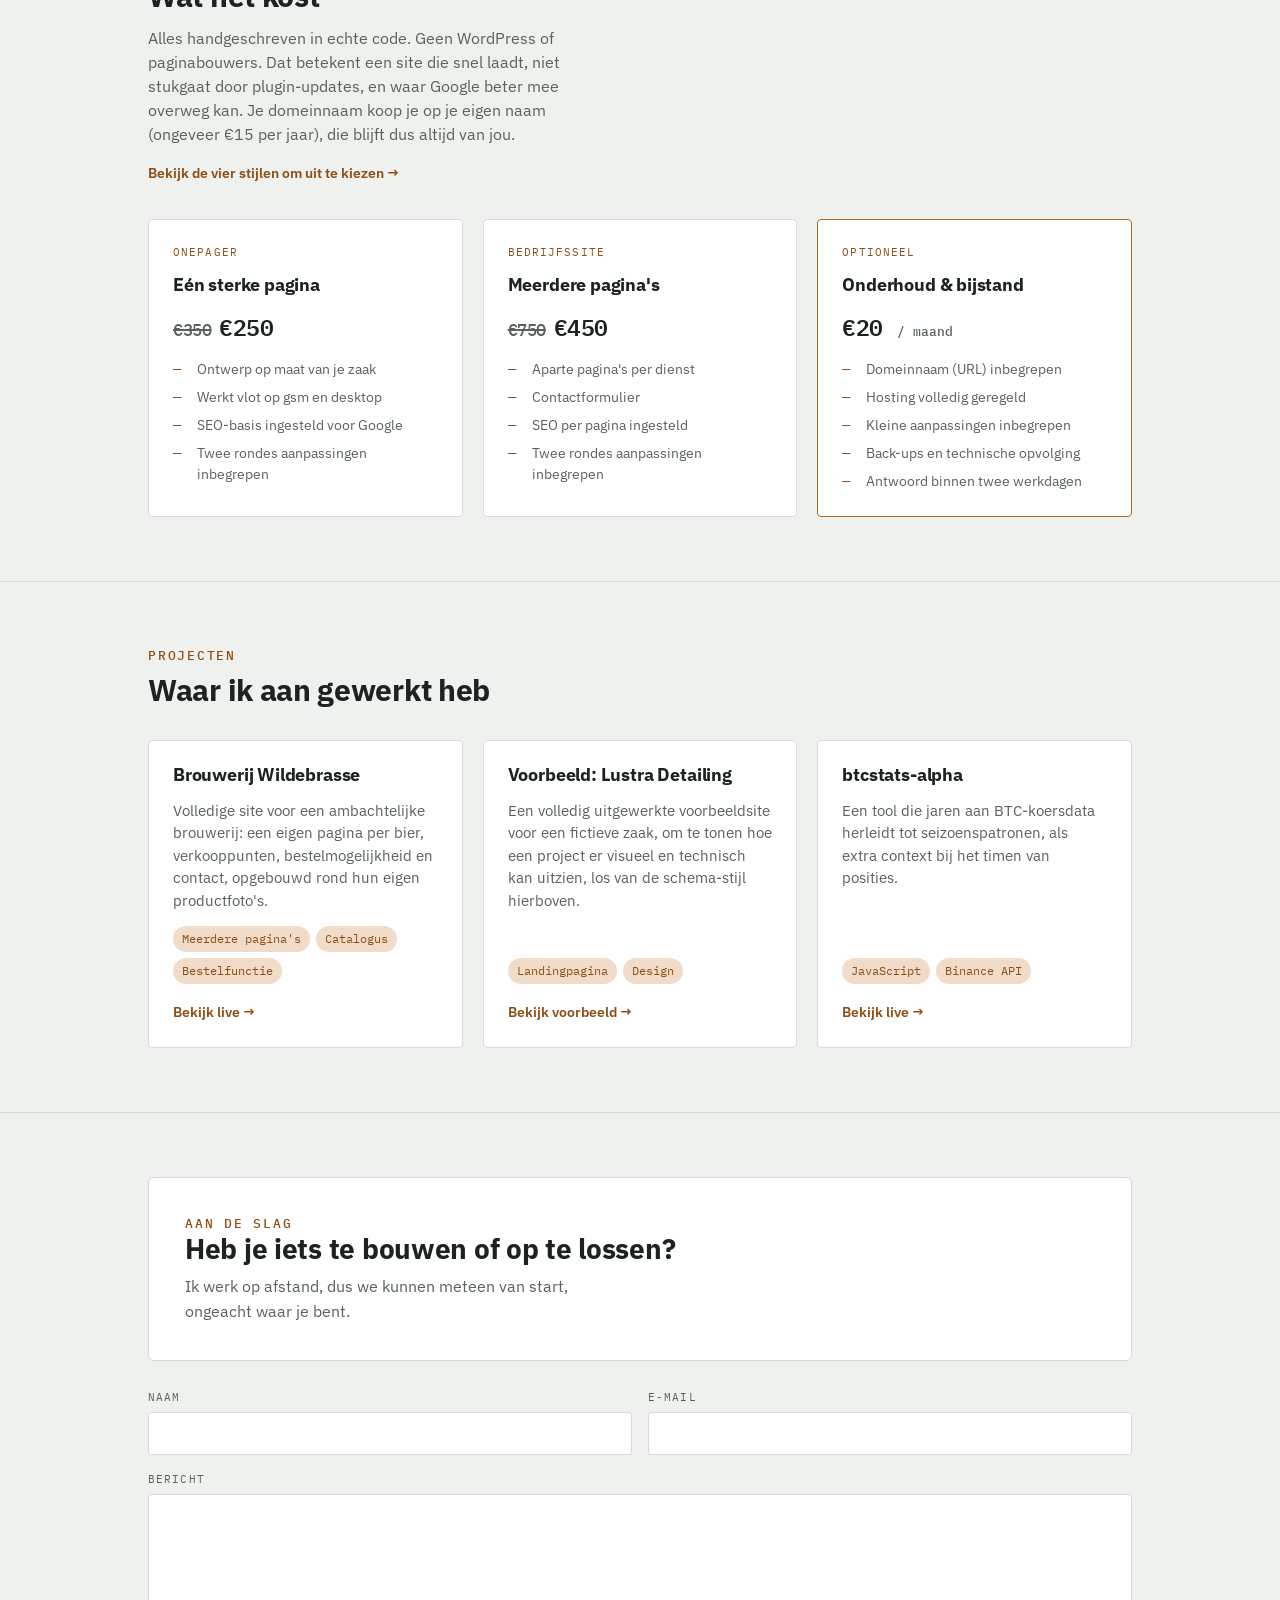
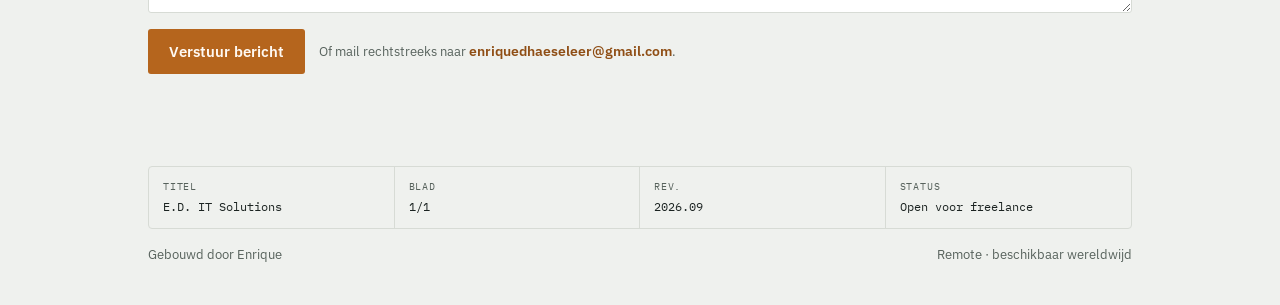
==== commit a5d02368: "Drop maintenance plan to 20 EUR/month, include domain and small edits Co-Authored-By: Claude Sonnet " ====
--- a/index.html
+++ b/index.html
@@ -165,10 +165,11 @@
       <div class="card featured">
         <div class="card-tagline">Optioneel</div>
         <h3>Onderhoud &amp; bijstand</h3>
-        <span class="price">€50 <small>/ maand</small></span>
+        <span class="price">€20 <small>/ maand</small></span>
         <ul class="incl">
+          <li>Domeinnaam (URL) inbegrepen</li>
           <li>Hosting volledig geregeld</li>
-          <li>Eén aanpassing per maand inbegrepen</li>
+          <li>Kleine aanpassingen inbegrepen</li>
           <li>Back-ups en technische opvolging</li>
           <li>Antwoord binnen twee werkdagen</li>
         </ul>
@@ -236,7 +237,7 @@
       </div>
     </div>
 
-    <form class="contact-form" action="https://formspree.io/f/JOUW_FORM_ID" method="POST">
+    <form class="contact-form" action="https://formspree.io/f/xqpkdvrr" method="POST">
       <input type="text" name="_gotcha" class="hp-field" tabindex="-1" autocomplete="off">
       <div class="form-row">
         <div class="field">
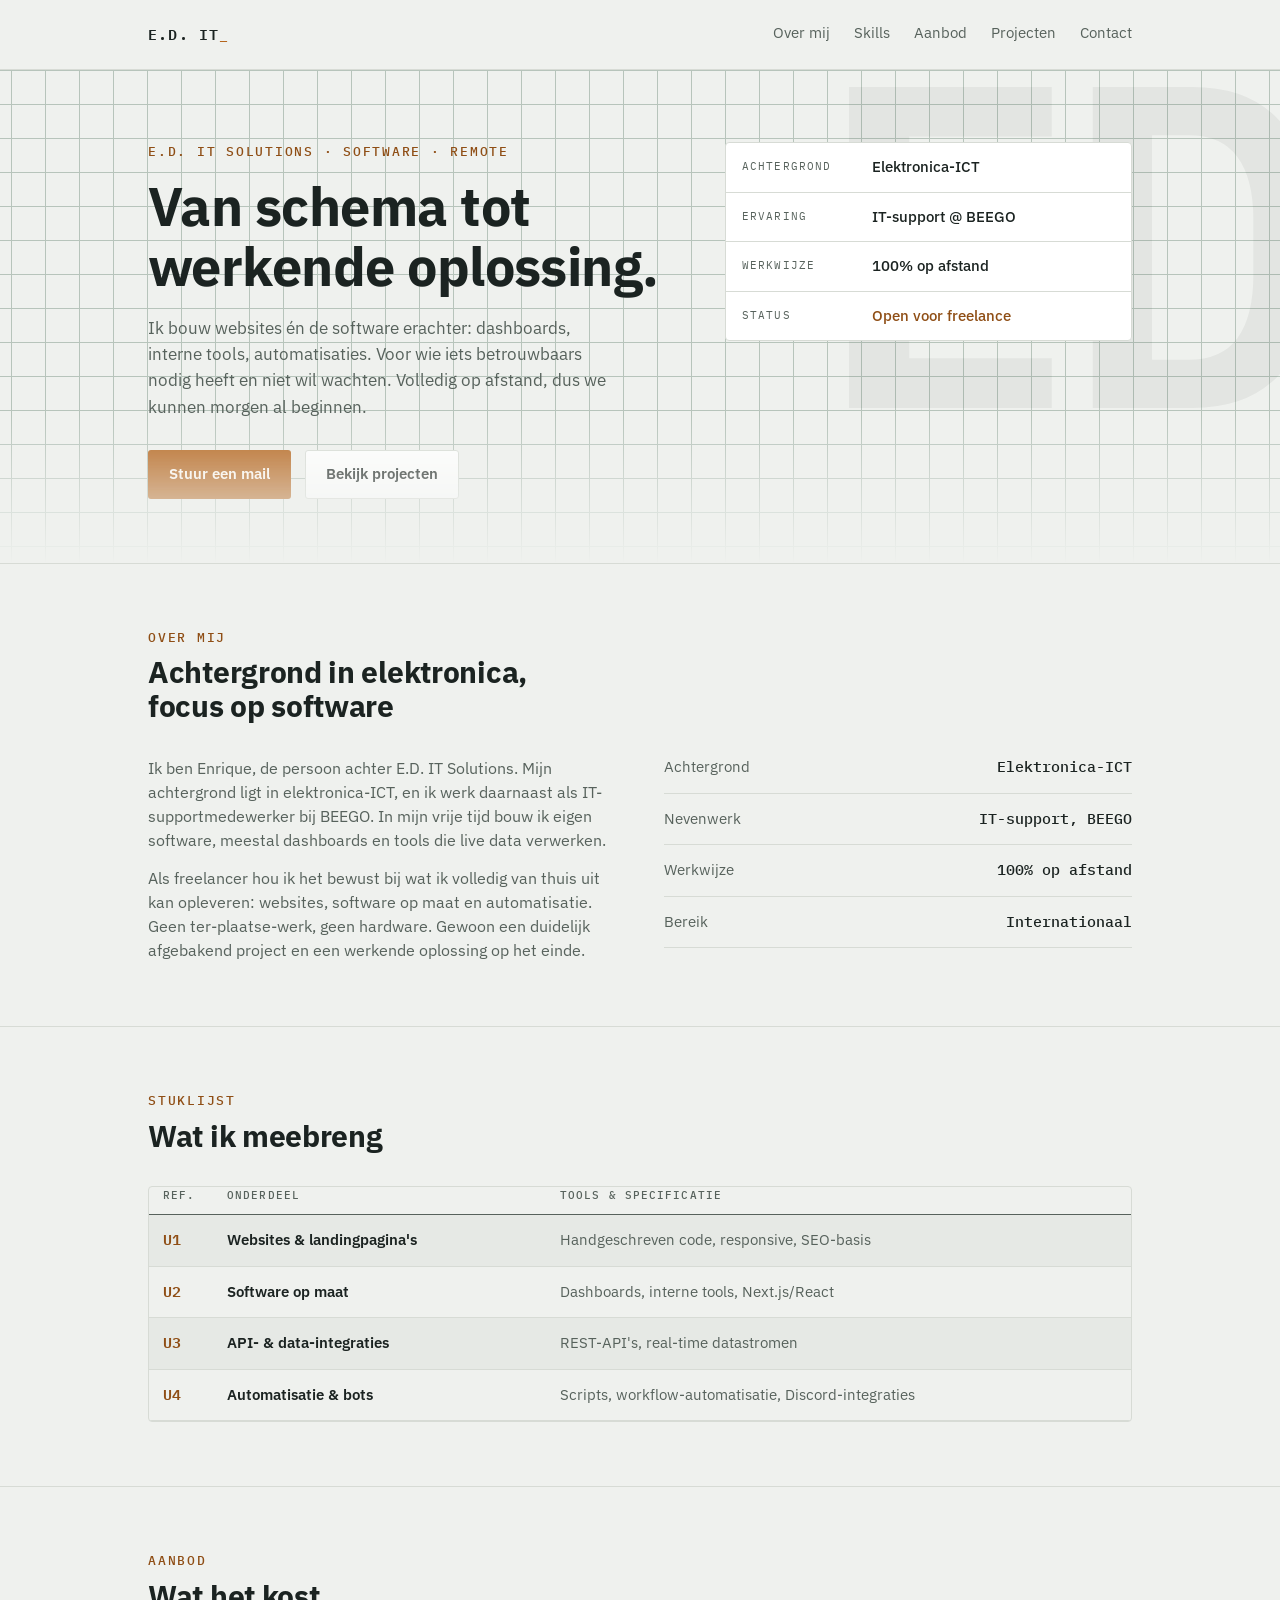
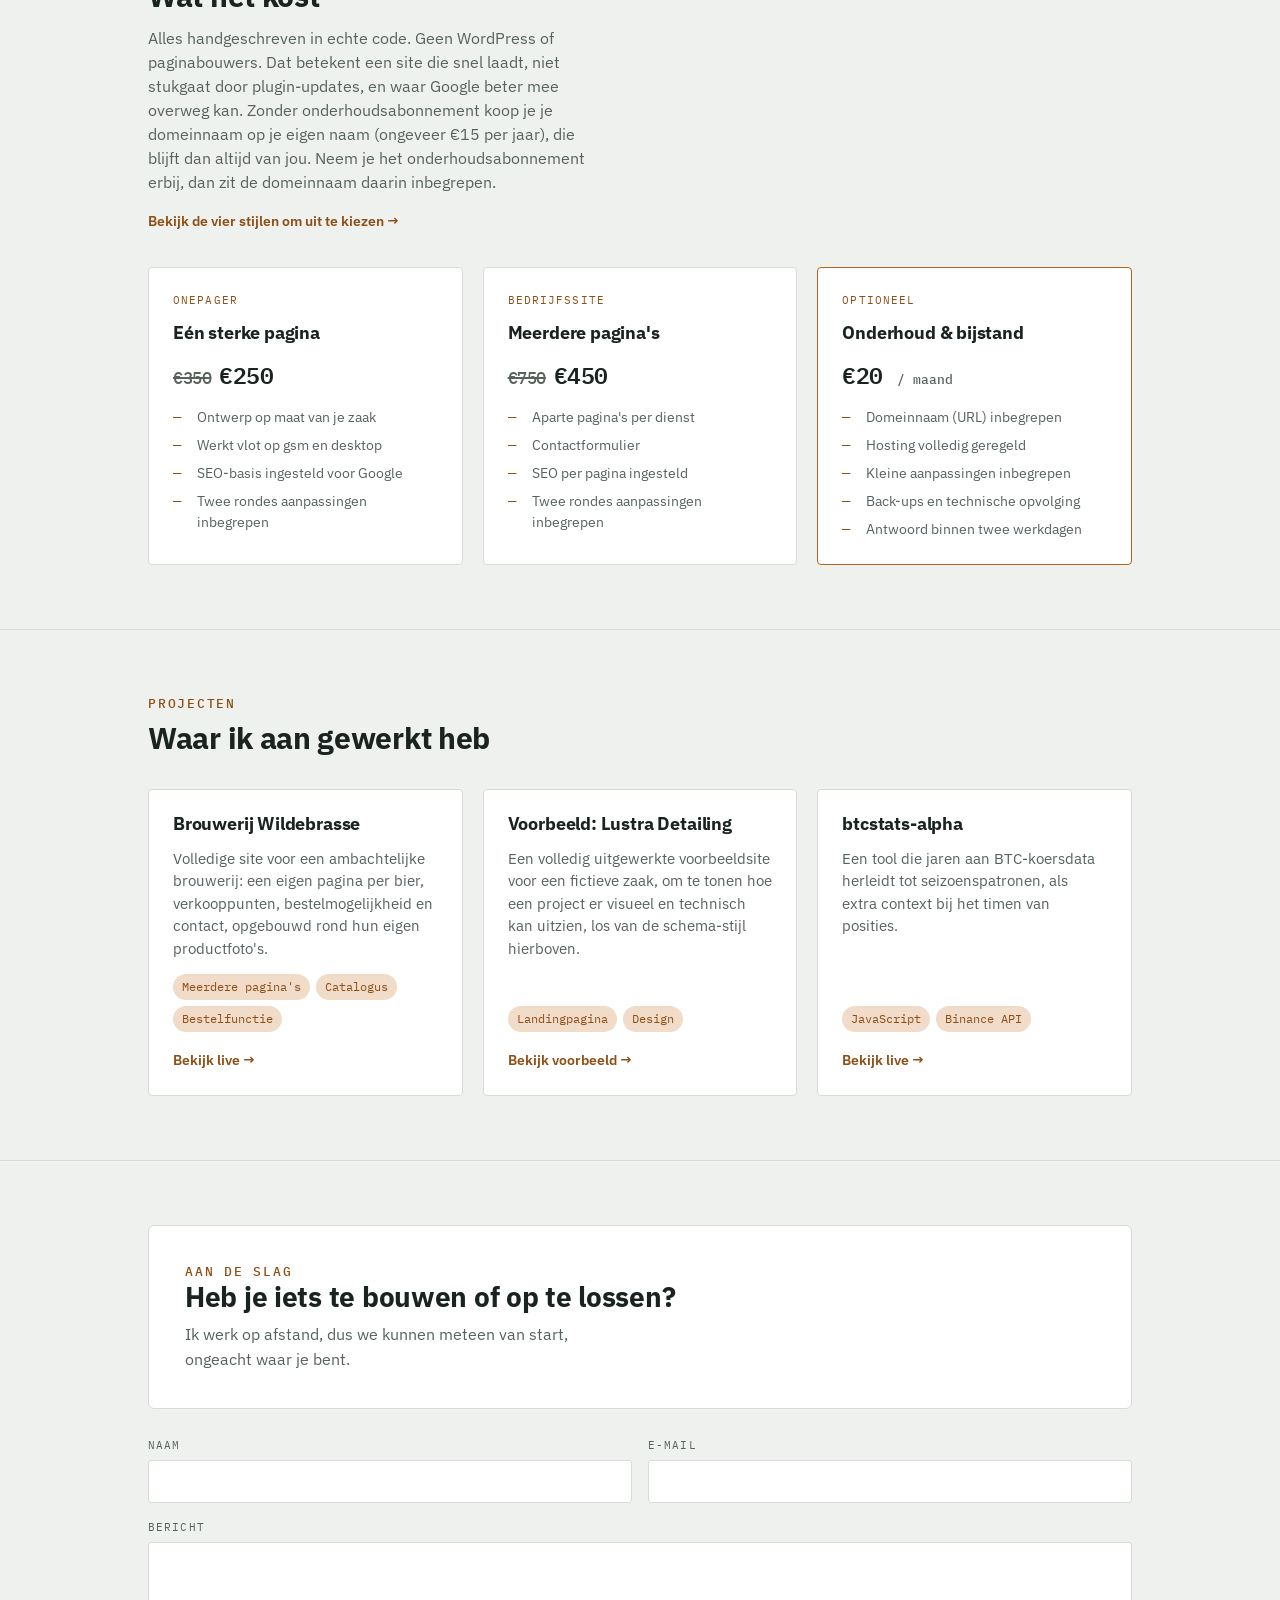
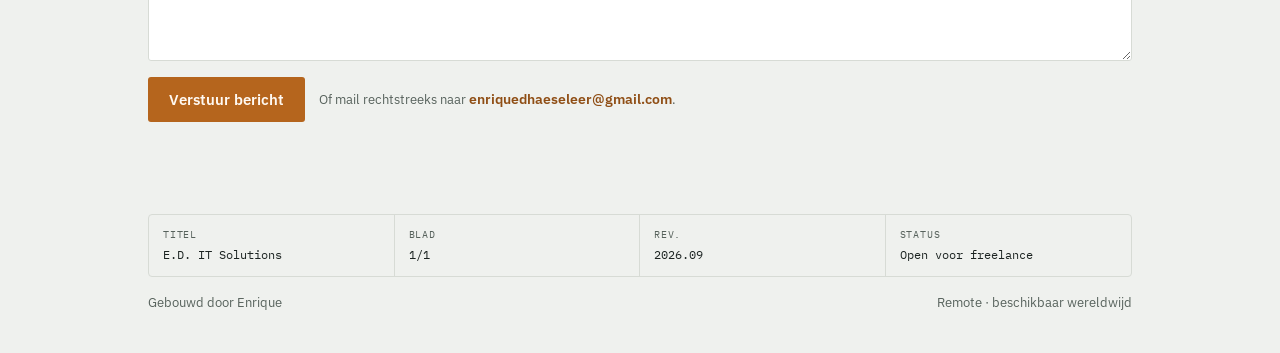
==== commit b35bb1eb: "Clarify domain ownership depends on the maintenance subscription Without it, the client buys and kee" ====
--- a/index.html
+++ b/index.html
@@ -136,7 +136,7 @@
     <div class="section-head">
       <div class="eyebrow">Aanbod</div>
       <h2>Wat het kost</h2>
-      <p class="lede aanbod-lede">Alles handgeschreven in echte code. Geen WordPress of paginabouwers. Dat betekent een site die snel laadt, niet stukgaat door plugin-updates, en waar Google beter mee overweg kan. Je domeinnaam koop je op je eigen naam (ongeveer €15 per jaar), die blijft dus altijd van jou.</p>
+      <p class="lede aanbod-lede">Alles handgeschreven in echte code. Geen WordPress of paginabouwers. Dat betekent een site die snel laadt, niet stukgaat door plugin-updates, en waar Google beter mee overweg kan. Zonder onderhoudsabonnement koop je je domeinnaam op je eigen naam (ongeveer €15 per jaar), die blijft dan altijd van jou. Neem je het onderhoudsabonnement erbij, dan zit de domeinnaam daarin inbegrepen.</p>
       <p class="aanbod-styles-link"><a class="card-link" href="stijlen.html">Bekijk de vier stijlen om uit te kiezen →</a></p>
     </div>
     <div class="cards">
